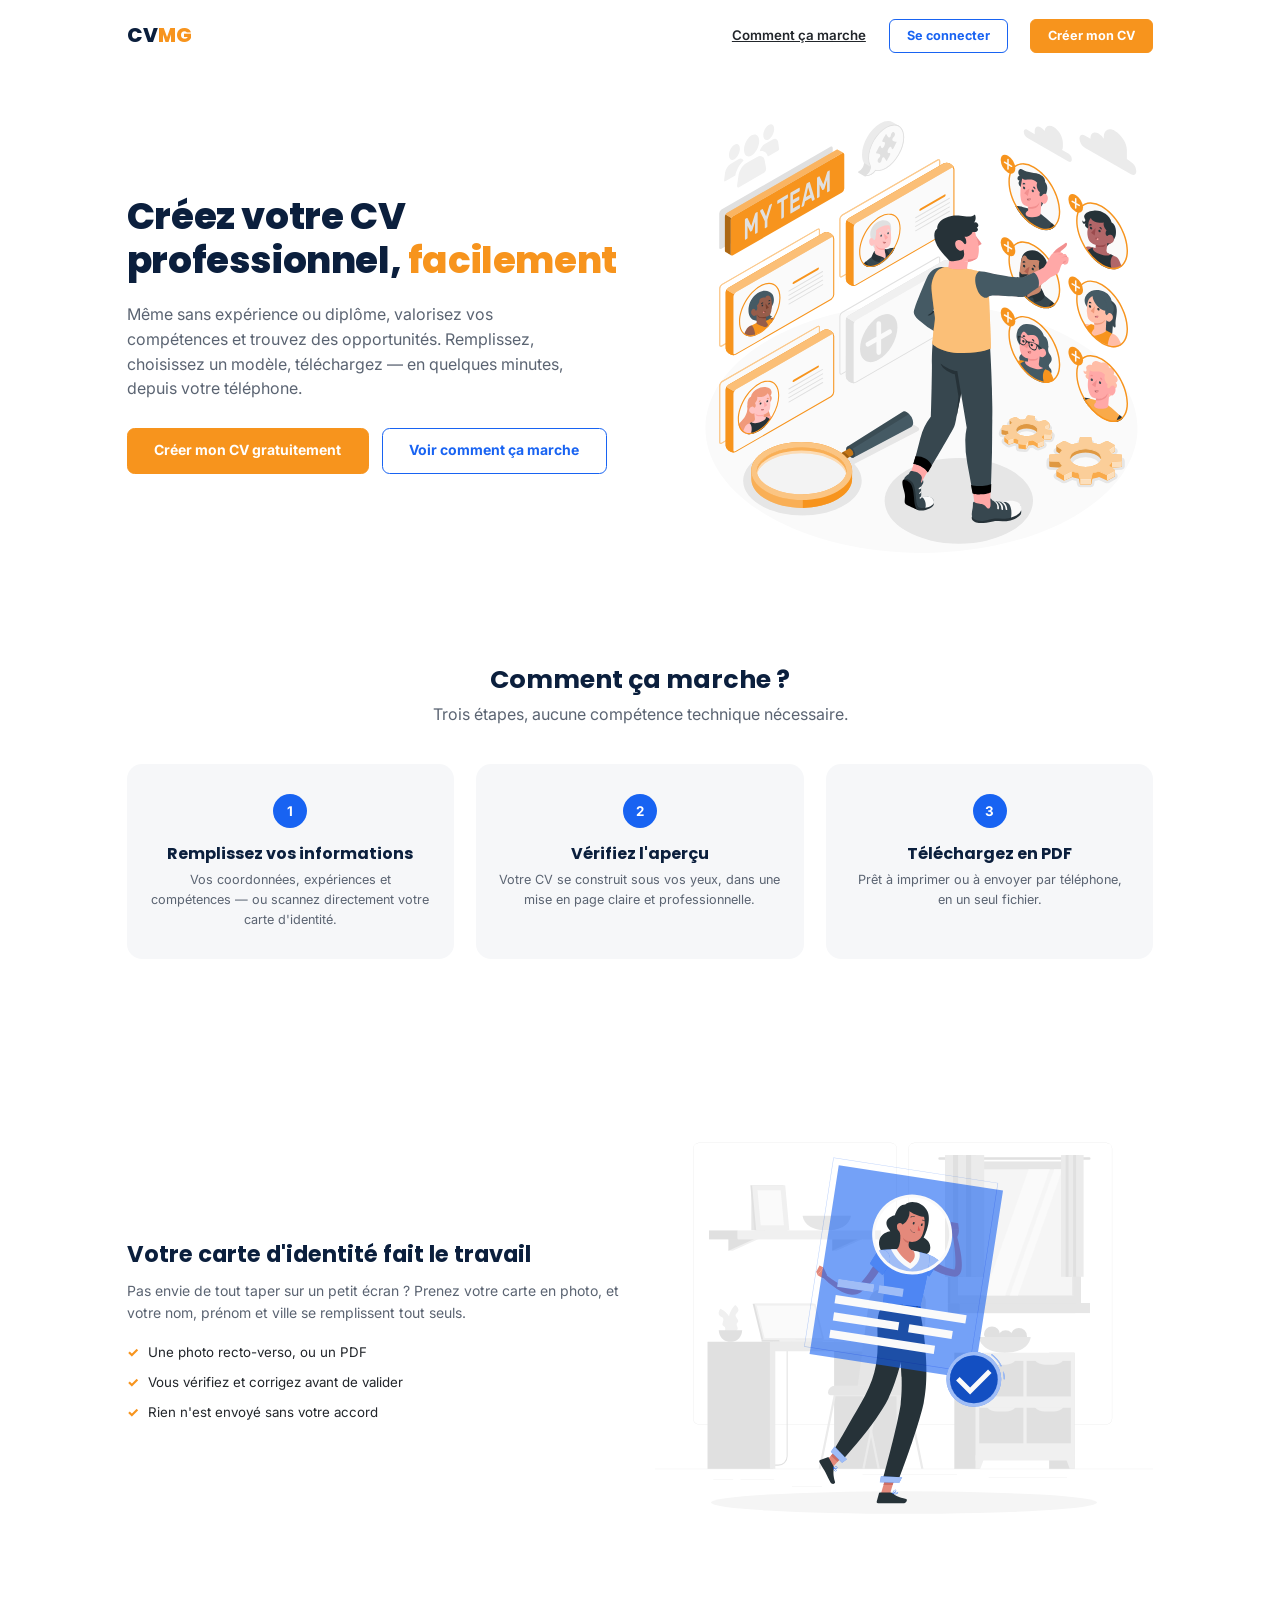
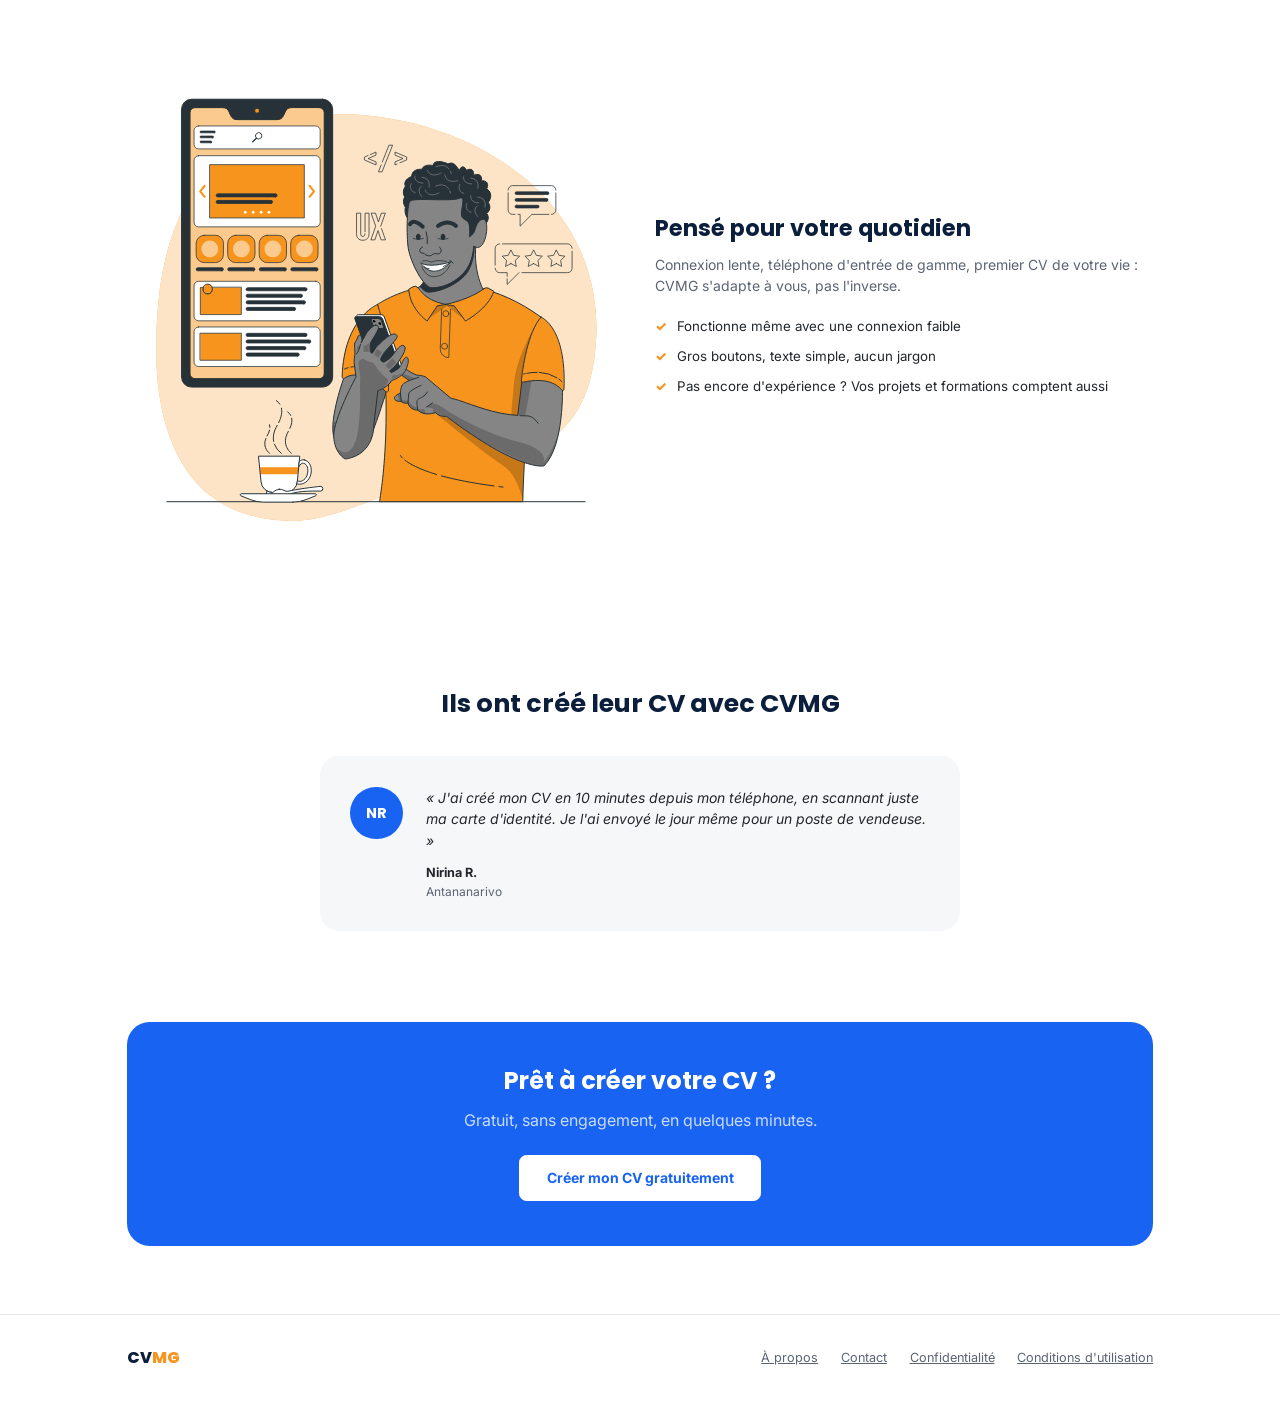
==== accueil.html @ b9e058ab "Baseline: état initial du projet CVMG avant corrections Point de départ versionné avant l'applicatio" ====
<!DOCTYPE html>
<html lang="fr">
<head>
<meta charset="UTF-8">
<meta name="viewport" content="width=device-width, initial-scale=1">
<title>CVMG — Créez votre CV professionnel facilement</title>
<style>
  @import url('https://fonts.googleapis.com/css2?family=Poppins:wght@600;700;800&family=Inter:wght@400;500;600;700&display=swap');

  :root {
    --bleu: #1863F2; --bleu-marine: #0B1F3D; --bleu-clair: #EAF2FF;
    --orange: #F7941D; --orange-fonce: #DB7A00;
    --texte: #22262B; --gris-texte: #5B6472; --gris-fond: #F6F7F9;
  }
  * { box-sizing: border-box; margin: 0; padding: 0; }
  html { scroll-behavior: smooth; }
  body { font-family: 'Inter', Arial, sans-serif; color: var(--texte); line-height: 1.55; }
  img, svg { display: block; max-width: 100%; }
  a { color: inherit; }
  .enveloppe { max-width: 1180px; margin: 0 auto; padding: 0 6vw; }

  h1, h2, h3 { font-family: 'Poppins', sans-serif; color: var(--bleu-marine); line-height: 1.2; }

  /* ===== Boutons : base commune + variantes de taille centralisées ===== */
  .btn { display: inline-flex; align-items: center; justify-content: center; gap: 1.5mm;
    font-family: inherit; font-weight: 700; border: 1.5px solid transparent; border-radius: 2mm; cursor: pointer;
    text-decoration: none; white-space: nowrap; line-height: 1.2;
    transition: background .15s ease, opacity .15s ease, transform .15s ease, box-shadow .15s ease; }
  .btn:hover { transform: translateY(-1px); box-shadow: 0 4px 10px rgba(11,31,61,.12); }
  .btn:active { transform: translateY(0); box-shadow: none; }
  .btn:focus-visible { outline: 2px solid var(--bleu); outline-offset: 2px; }
  .btn:disabled, .btn[aria-disabled="true"] { opacity: .5; cursor: not-allowed; transform: none; box-shadow: none; }

  /* Taille par défaut (grands boutons isolés : hero, bandeau CTA) */
  .btn { padding: 3.6mm 7mm; font-size: 10.5pt; }
  /* Taille compacte (boutons intégrés à une ligne dense : nav) */
  .btn-sm { padding: 2.2mm 4.5mm; font-size: 9.5pt; border-radius: 1.6mm; }

  .btn-orange { background: var(--orange); border-color: var(--orange); color: #fff; }
  .btn-orange:hover { background: var(--orange-fonce); border-color: var(--orange-fonce); }
  .btn-outline { background: none; color: var(--bleu); border-color: var(--bleu); }
  .btn-outline:hover { background: var(--bleu-clair); }
  .btn-blanc { background: #fff; border-color: #fff; color: var(--bleu); }
  .btn-blanc:hover { background: var(--bleu-clair); border-color: var(--bleu-clair); }

  /* ===== Nav ===== */
  nav { display: flex; align-items: center; justify-content: space-between; padding: 5mm 0; }
  .nav-logo { font-family: 'Poppins', sans-serif; font-weight: 800; font-size: 15pt; color: var(--bleu-marine); }
  .nav-logo span { color: var(--orange); }
  .nav-liens { display: none; gap: 6mm; font-weight: 600; font-size: 10pt; }
  .nav-liens a:not(.btn):hover { color: var(--bleu); }
  @media (min-width: 800px) { .nav-liens { display: flex; align-items: center; } }

  /* ===== Hero ===== */
  .hero { padding: 8mm 0 14mm; }
  .hero-grille { display: grid; gap: 10mm; align-items: center; }
  @media (min-width: 800px) { .hero-grille { grid-template-columns: 1.1fr 1fr; gap: 14mm; } }
  .hero h1 { font-size: 28pt; font-weight: 800; letter-spacing: -.3pt; }
  .hero h1 .accent { color: var(--orange); }
  .hero p.lead { font-size: 12pt; color: var(--gris-texte); margin: 5mm 0 7mm; max-width: 46ch; }
  .hero-boutons { display: flex; align-items: center; gap: 3.5mm; }

  /* Illustration héro : plus de carte de fond, léger flottement continu */
  .hero-illu { display: flex; align-items: center; justify-content: center; }
  .hero-illu img { max-width: 100%; animation: flotter 4.5s ease-in-out infinite; }
  @keyframes flotter { 0%, 100% { transform: translateY(0); } 50% { transform: translateY(-6px); } }

  /* ===== Comment ça marche ===== */
  .section { padding: 12mm 0; }
  .section-titre { text-align: center; margin-bottom: 10mm; }
  .section-titre h2 { font-size: 19pt; }
  .section-titre p { color: var(--gris-texte); margin-top: 2mm; }

  .etapes { display: grid; gap: 6mm; }
  @media (min-width: 800px) { .etapes { grid-template-columns: repeat(3, 1fr); } }
  .etape-carte { background: var(--gris-fond); border-radius: 4mm; padding: 8mm 6mm; text-align: center;
    transition: transform .15s ease, box-shadow .15s ease; }
  .etape-carte:hover { transform: translateY(-3px); box-shadow: 0 6px 16px rgba(11,31,61,.09); }
  .etape-numero { width: 9mm; height: 9mm; border-radius: 50%; background: var(--bleu); color: #fff;
    display: flex; align-items: center; justify-content: center; font-weight: 700; margin: 0 auto 4mm; font-size: 10pt; }
  .etape-carte h3 { font-size: 12pt; margin-bottom: 2mm; }
  .etape-carte p { font-size: 9.5pt; color: var(--gris-texte); }

  /* ===== Fonctionnalités alternées ===== */
  .fonction { display: grid; gap: 8mm; align-items: center; padding: 10mm 0; }
  @media (min-width: 800px) { .fonction { grid-template-columns: 1fr 1fr; } }
  .fonction.inverse .fonction-texte { order: 2; }
  .fonction-illu { display: flex; align-items: center; justify-content: center; }
  .fonction-illu img { max-width: 100%; }
  .fonction-texte h3 { font-size: 17pt; margin-bottom: 3mm; }
  .fonction-texte p { color: var(--gris-texte); font-size: 10.5pt; margin-bottom: 5mm; }
  .fonction-liste { list-style: none; font-size: 10pt; }
  .fonction-liste li { display: flex; gap: 2.5mm; margin-bottom: 2.5mm; }
  .fonction-liste li::before { content: "✓"; color: var(--orange); font-weight: 800; }

  /* ===== Témoignage ===== */
  .temoignage-carte { background: var(--gris-fond); border-radius: 5mm; padding: 8mm; display: flex; gap: 6mm;
    align-items: flex-start; max-width: 640px; margin: 0 auto; transition: transform .15s ease, box-shadow .15s ease; }
  .temoignage-carte:hover { transform: translateY(-3px); box-shadow: 0 6px 16px rgba(11,31,61,.09); }
  .temoignage-avatar { width: 14mm; height: 14mm; border-radius: 50%; background: var(--bleu); color: #fff;
    display: flex; align-items: center; justify-content: center; font-weight: 700; font-family: 'Poppins',sans-serif; flex-shrink: 0; font-size: 11pt; }
  .temoignage-texte p { font-size: 10.5pt; font-style: italic; margin-bottom: 3mm; }
  .temoignage-nom { font-weight: 700; font-size: 9.5pt; }
  .temoignage-role { font-size: 9pt; color: var(--gris-texte); }

  /* ===== Bandeau CTA ===== */
  .cta-bandeau { background: var(--bleu); color: #fff; border-radius: 6mm; padding: 12mm 8mm; text-align: center; }
  .cta-bandeau h2 { color: #fff; font-size: 18pt; margin-bottom: 3mm; }
  .cta-bandeau p { color: #C9DBFF; margin-bottom: 6mm; }

  /* ===== Footer ===== */
  footer { border-top: 1px solid #E4E7EB; padding: 8mm 0; margin-top: 6mm; }
  .footer-grille { display: flex; flex-direction: column; gap: 4mm; align-items: center; text-align: center; }
  @media (min-width: 800px) { .footer-grille { flex-direction: row; justify-content: space-between; text-align: left; } }
  .footer-liens { display: flex; gap: 6mm; font-size: 9.5pt; color: var(--gris-texte); flex-wrap: wrap; justify-content: center; }
  .footer-liens a:hover { color: var(--bleu); }

  /* ===== Animations d'apparition au défilement ===== */
  .reveal { opacity: 0; transform: translateY(18px); transition: opacity .6s ease, transform .6s ease; }
  .reveal.visible { opacity: 1; transform: none; }
  .reveal-groupe .reveal:nth-child(2) { transition-delay: .1s; }
  .reveal-groupe .reveal:nth-child(3) { transition-delay: .2s; }

  /* Respect de la préférence de réduction des animations */
  @media (prefers-reduced-motion: reduce) {
    * { transition-duration: .001ms !important; animation-duration: .001ms !important; animation-iteration-count: 1 !important; }
    .etape-carte:hover, .temoignage-carte:hover, .btn:hover { transform: none; }
    .hero-illu img { animation: none; }
  }
</style>
</head>
<body>

<div class="enveloppe">
  <nav>
    <div class="nav-logo">CV<span>MG</span></div>
    <div class="nav-liens">
      <a href="#comment-ca-marche">Comment ça marche</a>
      <a href="connexion.php" class="btn btn-sm btn-outline">Se connecter</a>
      <a href="creer-cv.php" class="btn btn-sm btn-orange">Créer mon CV</a>
    </div>
  </nav>
</div>

<section class="hero">
  <div class="enveloppe hero-grille">
    <div class="reveal">
      <h1>Créez votre CV professionnel, <span class="accent">facilement</span></h1>
      <p class="lead">Même sans expérience ou diplôme, valorisez vos compétences et trouvez des opportunités. Remplissez, choisissez un modèle, téléchargez — en quelques minutes, depuis votre téléphone.</p>
      <div class="hero-boutons">
        <a href="creer-cv.php" class="btn btn-orange">Créer mon CV gratuitement</a>
        <a href="#comment-ca-marche" class="btn btn-outline">Voir comment ça marche</a>
      </div>
    </div>
    <div class="hero-illu reveal">
      <!-- Dépose ton illustration téléchargée ici : illustrations/hero.svg -->
      <img src="illustrations/hero.svg" alt="" onerror="this.replaceWith(Object.assign(document.createElement('div'),{innerHTML:'<p style=\'color:#5B6472;font-size:9pt;text-align:center;padding:14mm 4mm\'>Emplacement illustration héro — dépose illustrations/hero.svg</p>'}).firstChild)">
    </div>
  </div>
</section>

<section class="section" id="comment-ca-marche">
  <div class="enveloppe">
    <div class="section-titre reveal">
      <h2>Comment ça marche ?</h2>
      <p>Trois étapes, aucune compétence technique nécessaire.</p>
    </div>
    <div class="etapes reveal-groupe">
      <div class="etape-carte reveal">
        <div class="etape-numero">1</div>
        <h3>Remplissez vos informations</h3>
        <p>Vos coordonnées, expériences et compétences — ou scannez directement votre carte d'identité.</p>
      </div>
      <div class="etape-carte reveal">
        <div class="etape-numero">2</div>
        <h3>Vérifiez l'aperçu</h3>
        <p>Votre CV se construit sous vos yeux, dans une mise en page claire et professionnelle.</p>
      </div>
      <div class="etape-carte reveal">
        <div class="etape-numero">3</div>
        <h3>Téléchargez en PDF</h3>
        <p>Prêt à imprimer ou à envoyer par téléphone, en un seul fichier.</p>
      </div>
    </div>
  </div>
</section>

<section class="section">
  <div class="enveloppe">

    <div class="fonction reveal">
      <div class="fonction-texte">
        <h3>Votre carte d'identité fait le travail</h3>
        <p>Pas envie de tout taper sur un petit écran ? Prenez votre carte en photo, et votre nom, prénom et ville se remplissent tout seuls.</p>
        <ul class="fonction-liste">
          <li>Une photo recto-verso, ou un PDF</li>
          <li>Vous vérifiez et corrigez avant de valider</li>
          <li>Rien n'est envoyé sans votre accord</li>
        </ul>
      </div>
      <div class="fonction-illu">
        <!-- Dépose ton illustration téléchargée ici : illustrations/feature-cin.svg -->
        <img src="illustrations/feature-cin.svg" alt="" onerror="this.replaceWith(Object.assign(document.createElement('div'),{innerHTML:'<p style=\'color:#5B6472;font-size:9pt;text-align:center;padding:14mm 4mm\'>Emplacement illustration — dépose illustrations/feature-cin.svg</p>'}).firstChild)">
      </div>
    </div>

    <div class="fonction inverse reveal">
      <div class="fonction-texte">
        <h3>Pensé pour votre quotidien</h3>
        <p>Connexion lente, téléphone d'entrée de gamme, premier CV de votre vie : CVMG s'adapte à vous, pas l'inverse.</p>
        <ul class="fonction-liste">
          <li>Fonctionne même avec une connexion faible</li>
          <li>Gros boutons, texte simple, aucun jargon</li>
          <li>Pas encore d'expérience ? Vos projets et formations comptent aussi</li>
        </ul>
      </div>
      <div class="fonction-illu">
        <!-- Dépose ton illustration téléchargée ici : illustrations/feature-accessible.svg -->
        <img src="illustrations/feature-accessible.svg" alt="" onerror="this.replaceWith(Object.assign(document.createElement('div'),{innerHTML:'<p style=\'color:#5B6472;font-size:9pt;text-align:center;padding:14mm 4mm\'>Emplacement illustration — dépose illustrations/feature-accessible.svg</p>'}).firstChild)">
      </div>
    </div>

  </div>
</section>

<section class="section">
  <div class="enveloppe">
    <div class="section-titre reveal">
      <h2>Ils ont créé leur CV avec CVMG</h2>
    </div>
    <div class="temoignage-carte reveal">
      <div class="temoignage-avatar">NR</div>
      <div class="temoignage-texte">
        <p>« J'ai créé mon CV en 10 minutes depuis mon téléphone, en scannant juste ma carte d'identité. Je l'ai envoyé le jour même pour un poste de vendeuse. »</p>
        <div class="temoignage-nom">Nirina R.</div>
        <div class="temoignage-role">Antananarivo</div>
      </div>
    </div>
  </div>
</section>

<section class="section">
  <div class="enveloppe">
    <div class="cta-bandeau reveal">
      <h2>Prêt à créer votre CV ?</h2>
      <p>Gratuit, sans engagement, en quelques minutes.</p>
      <a href="creer-cv.php" class="btn btn-blanc">Créer mon CV gratuitement</a>
    </div>
  </div>
</section>

<footer>
  <div class="enveloppe footer-grille">
    <div class="nav-logo" style="font-size:12pt">CV<span>MG</span></div>
    <div class="footer-liens">
      <a href="apropos.html">À propos</a>
      <a href="contact.html">Contact</a>
      <a href="confidentialite.html">Confidentialité</a>
      <a href="conditions.html">Conditions d'utilisation</a>
    </div>
  </div>
</footer>

<script>
// Animation d'apparition au défilement — natif, sans librairie.
// Si l'utilisateur préfère moins d'animations, on affiche tout directement.
const prefereMoinsAnimations = window.matchMedia('(prefers-reduced-motion: reduce)').matches;
const elementsAAnimer = document.querySelectorAll('.reveal');

if (prefereMoinsAnimations) {
  elementsAAnimer.forEach(el => el.classList.add('visible'));
} else {
  const observateur = new IntersectionObserver((entrees) => {
    entrees.forEach(entree => {
      if (entree.isIntersecting) {
        entree.target.classList.add('visible');
        observateur.unobserve(entree.target);
      }
    });
  }, { threshold: 0.15 });

  elementsAAnimer.forEach(el => observateur.observe(el));
}
</script>

</body>
</html>
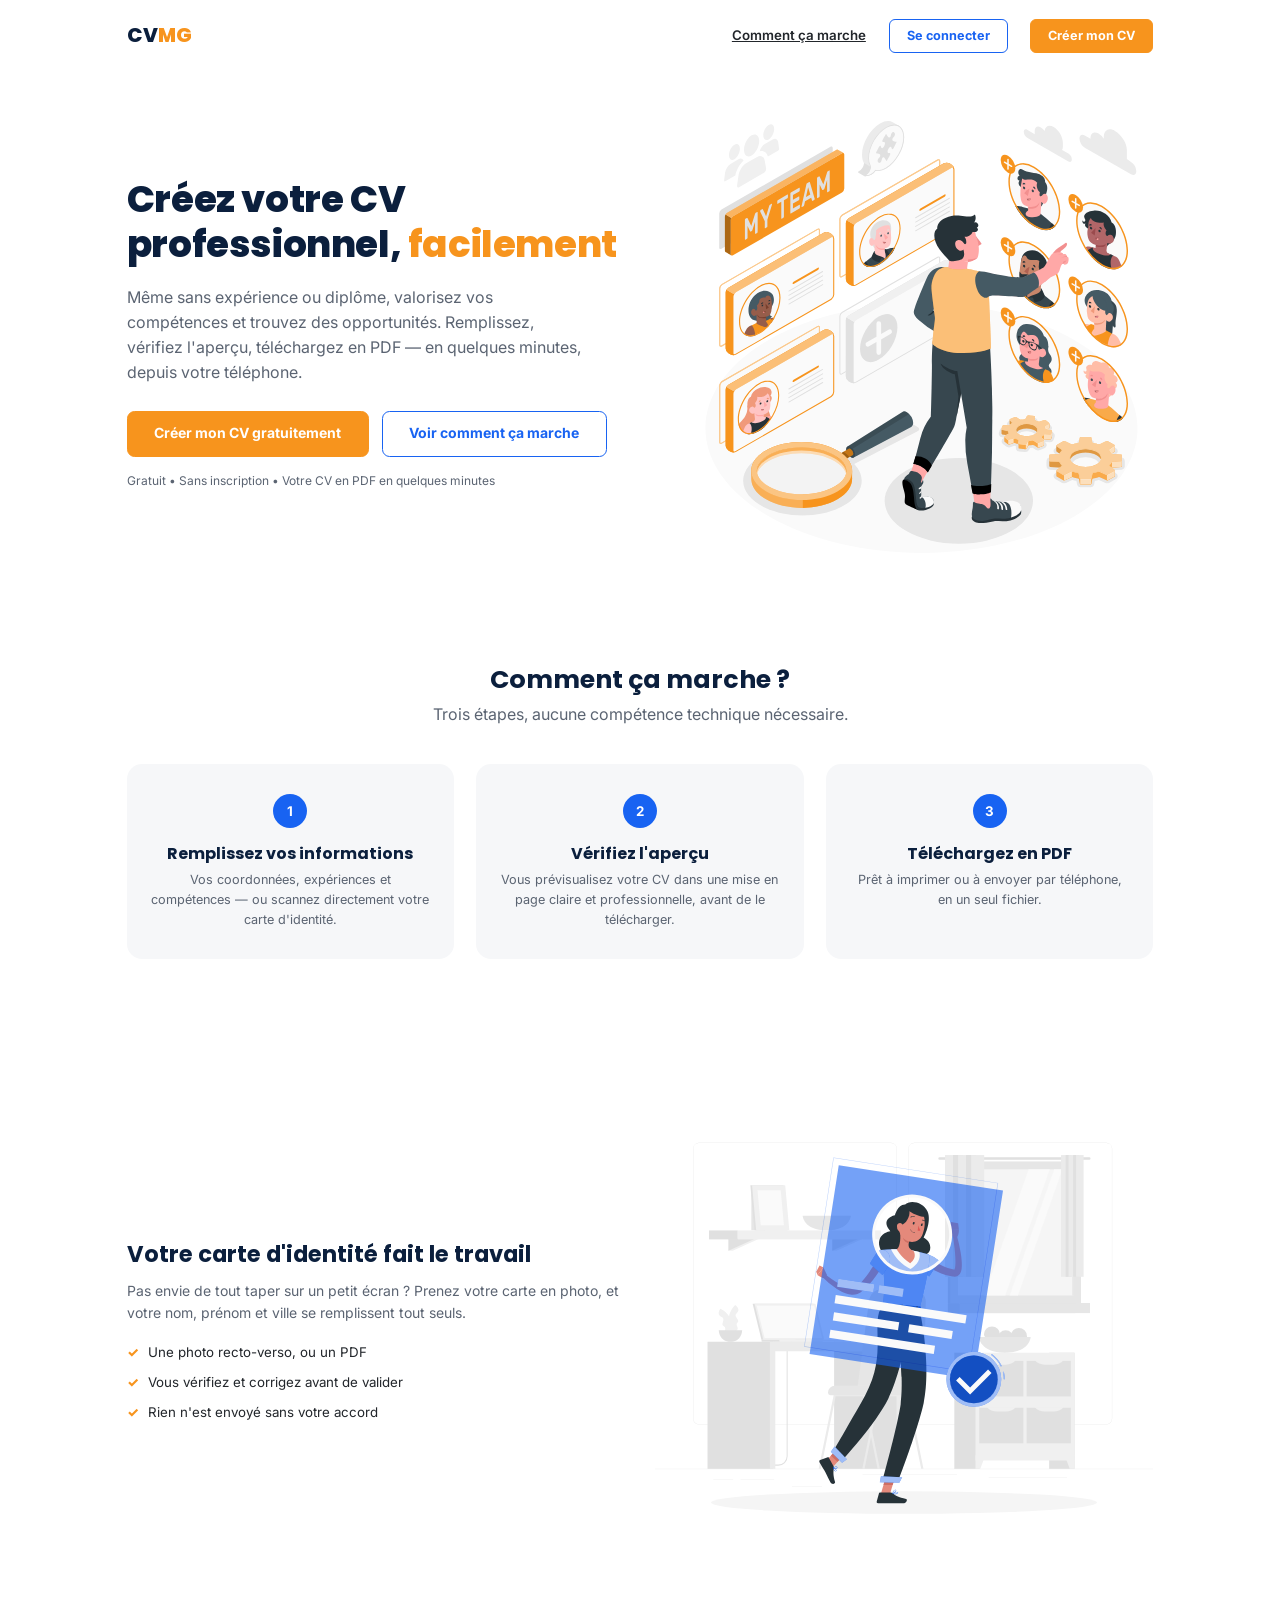
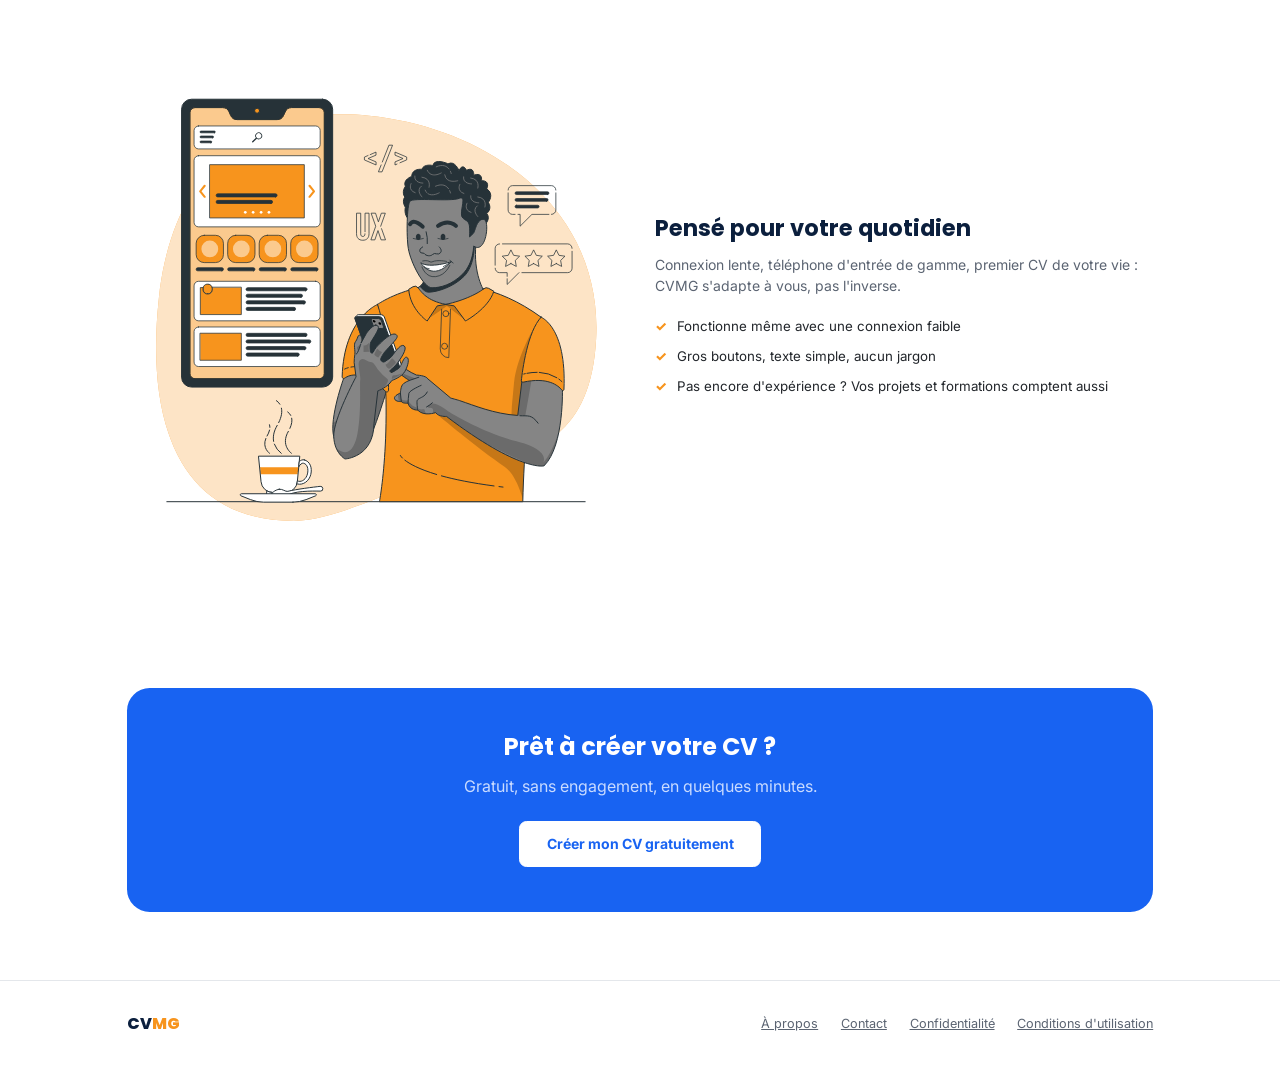
==== commit ed04c9ec: "Contenu: confidentialite mise en conformite + accueil (promesses tenables) Confidentialite: descript" ====
--- a/accueil.html
+++ b/accueil.html
@@ -4,6 +4,21 @@
 <meta charset="UTF-8">
 <meta name="viewport" content="width=device-width, initial-scale=1">
 <title>CVMG — Créez votre CV professionnel facilement</title>
+<meta name="description" content="Créez gratuitement un CV professionnel depuis votre téléphone. Préremplissage par scan de carte d'identité, export PDF, sans inscription obligatoire.">
+<!-- Remplacer cvmg.mg par le domaine réel si différent -->
+<link rel="canonical" href="https://cvmg.mg/">
+<meta property="og:type" content="website">
+<meta property="og:site_name" content="CVMG">
+<meta property="og:locale" content="fr_FR">
+<meta property="og:title" content="CVMG — Créez votre CV professionnel gratuitement">
+<meta property="og:description" content="CV professionnel gratuit depuis votre téléphone, en quelques minutes. Scan de carte d'identité, export PDF.">
+<meta property="og:url" content="https://cvmg.mg/">
+<!-- TODO SEO : ajouter une image de partage 1200x630 (illustrations/og-cvmg.png) puis décommenter :
+<meta property="og:image" content="https://cvmg.mg/illustrations/og-cvmg.png"> -->
+<meta name="twitter:card" content="summary">
+<meta name="twitter:title" content="CVMG — Créez votre CV professionnel gratuitement">
+<meta name="twitter:description" content="CV professionnel gratuit depuis votre téléphone. Scan de carte d'identité, export PDF.">
+<meta name="theme-color" content="#1863F2">
 <style>
   @import url('https://fonts.googleapis.com/css2?family=Poppins:wght@600;700;800&family=Inter:wght@400;500;600;700&display=swap');
 
@@ -47,9 +62,12 @@
   nav { display: flex; align-items: center; justify-content: space-between; padding: 5mm 0; }
   .nav-logo { font-family: 'Poppins', sans-serif; font-weight: 800; font-size: 15pt; color: var(--bleu-marine); }
   .nav-logo span { color: var(--orange); }
-  .nav-liens { display: none; gap: 6mm; font-weight: 600; font-size: 10pt; }
+  /* Les boutons d'action restent visibles à toutes les tailles ; seuls les
+     liens texte secondaires sont masqués sur mobile (pas de menu burger requis). */
+  .nav-liens { display: flex; align-items: center; gap: 3mm; font-weight: 600; font-size: 10pt; }
+  .nav-liens > a:not(.btn) { display: none; }
   .nav-liens a:not(.btn):hover { color: var(--bleu); }
-  @media (min-width: 800px) { .nav-liens { display: flex; align-items: center; } }
+  @media (min-width: 800px) { .nav-liens { gap: 6mm; } .nav-liens > a:not(.btn) { display: inline; } }
 
   /* ===== Hero ===== */
   .hero { padding: 8mm 0 14mm; }
@@ -59,10 +77,11 @@
   .hero h1 .accent { color: var(--orange); }
   .hero p.lead { font-size: 12pt; color: var(--gris-texte); margin: 5mm 0 7mm; max-width: 46ch; }
   .hero-boutons { display: flex; align-items: center; gap: 3.5mm; }
+  .hero-reassurance { margin-top: 4mm; font-size: 9pt; color: var(--gris-texte); }
 
   /* Illustration héro : plus de carte de fond, léger flottement continu */
   .hero-illu { display: flex; align-items: center; justify-content: center; }
-  .hero-illu img { max-width: 100%; animation: flotter 4.5s ease-in-out infinite; }
+  .hero-illu img { max-width: 100%; height: auto; animation: flotter 4.5s ease-in-out infinite; }
   @keyframes flotter { 0%, 100% { transform: translateY(0); } 50% { transform: translateY(-6px); } }
 
   /* ===== Comment ça marche ===== */
@@ -86,7 +105,7 @@
   @media (min-width: 800px) { .fonction { grid-template-columns: 1fr 1fr; } }
   .fonction.inverse .fonction-texte { order: 2; }
   .fonction-illu { display: flex; align-items: center; justify-content: center; }
-  .fonction-illu img { max-width: 100%; }
+  .fonction-illu img { max-width: 100%; height: auto; }
   .fonction-texte h3 { font-size: 17pt; margin-bottom: 3mm; }
   .fonction-texte p { color: var(--gris-texte); font-size: 10.5pt; margin-bottom: 5mm; }
   .fonction-liste { list-style: none; font-size: 10pt; }
@@ -128,6 +147,19 @@
     .hero-illu img { animation: none; }
   }
 </style>
+<script type="application/ld+json">
+{
+  "@context": "https://schema.org",
+  "@type": "WebApplication",
+  "name": "CVMG",
+  "url": "https://cvmg.mg/",
+  "applicationCategory": "BusinessApplication",
+  "operatingSystem": "Web",
+  "description": "Générateur de CV en ligne gratuit, pensé pour Madagascar : rapide, mobile, sans inscription obligatoire.",
+  "offers": { "@type": "Offer", "price": "0", "priceCurrency": "MGA" },
+  "inLanguage": "fr"
+}
+</script>
 </head>
 <body>
 
@@ -146,15 +178,16 @@
   <div class="enveloppe hero-grille">
     <div class="reveal">
       <h1>Créez votre CV professionnel, <span class="accent">facilement</span></h1>
-      <p class="lead">Même sans expérience ou diplôme, valorisez vos compétences et trouvez des opportunités. Remplissez, choisissez un modèle, téléchargez — en quelques minutes, depuis votre téléphone.</p>
+      <p class="lead">Même sans expérience ou diplôme, valorisez vos compétences et trouvez des opportunités. Remplissez, vérifiez l'aperçu, téléchargez en PDF — en quelques minutes, depuis votre téléphone.</p>
       <div class="hero-boutons">
         <a href="creer-cv.php" class="btn btn-orange">Créer mon CV gratuitement</a>
         <a href="#comment-ca-marche" class="btn btn-outline">Voir comment ça marche</a>
       </div>
+      <p class="hero-reassurance">Gratuit &bull; Sans inscription &bull; Votre CV en PDF en quelques minutes</p>
     </div>
     <div class="hero-illu reveal">
       <!-- Dépose ton illustration téléchargée ici : illustrations/hero.svg -->
-      <img src="illustrations/hero.svg" alt="" onerror="this.replaceWith(Object.assign(document.createElement('div'),{innerHTML:'<p style=\'color:#5B6472;font-size:9pt;text-align:center;padding:14mm 4mm\'>Emplacement illustration héro — dépose illustrations/hero.svg</p>'}).firstChild)">
+      <img src="illustrations/hero.svg" alt="Illustration : création de CV en ligne" width="500" height="500" decoding="async">
     </div>
   </div>
 </section>
@@ -174,7 +207,7 @@
       <div class="etape-carte reveal">
         <div class="etape-numero">2</div>
         <h3>Vérifiez l'aperçu</h3>
-        <p>Votre CV se construit sous vos yeux, dans une mise en page claire et professionnelle.</p>
+        <p>Vous prévisualisez votre CV dans une mise en page claire et professionnelle, avant de le télécharger.</p>
       </div>
       <div class="etape-carte reveal">
         <div class="etape-numero">3</div>
@@ -200,7 +233,7 @@
       </div>
       <div class="fonction-illu">
         <!-- Dépose ton illustration téléchargée ici : illustrations/feature-cin.svg -->
-        <img src="illustrations/feature-cin.svg" alt="" onerror="this.replaceWith(Object.assign(document.createElement('div'),{innerHTML:'<p style=\'color:#5B6472;font-size:9pt;text-align:center;padding:14mm 4mm\'>Emplacement illustration — dépose illustrations/feature-cin.svg</p>'}).firstChild)">
+        <img src="illustrations/feature-cin.svg" alt="Illustration : scan de la carte d'identité" width="500" height="500" loading="lazy" decoding="async">
       </div>
     </div>
 
@@ -216,28 +249,16 @@
       </div>
       <div class="fonction-illu">
         <!-- Dépose ton illustration téléchargée ici : illustrations/feature-accessible.svg -->
-        <img src="illustrations/feature-accessible.svg" alt="" onerror="this.replaceWith(Object.assign(document.createElement('div'),{innerHTML:'<p style=\'color:#5B6472;font-size:9pt;text-align:center;padding:14mm 4mm\'>Emplacement illustration — dépose illustrations/feature-accessible.svg</p>'}).firstChild)">
+        <img src="illustrations/feature-accessible.svg" alt="Illustration : application accessible sur mobile" width="500" height="500" loading="lazy" decoding="async">
       </div>
     </div>
 
   </div>
 </section>
 
-<section class="section">
-  <div class="enveloppe">
-    <div class="section-titre reveal">
-      <h2>Ils ont créé leur CV avec CVMG</h2>
-    </div>
-    <div class="temoignage-carte reveal">
-      <div class="temoignage-avatar">NR</div>
-      <div class="temoignage-texte">
-        <p>« J'ai créé mon CV en 10 minutes depuis mon téléphone, en scannant juste ma carte d'identité. Je l'ai envoyé le jour même pour un poste de vendeuse. »</p>
-        <div class="temoignage-nom">Nirina R.</div>
-        <div class="temoignage-role">Antananarivo</div>
-      </div>
-    </div>
-  </div>
-</section>
+<!-- Section témoignage retirée : le témoignage affiché était fictif. À rétablir
+     uniquement avec de vrais avis signés (sinon risque de pratique commerciale
+     trompeuse). -->
 
 <section class="section">
   <div class="enveloppe">
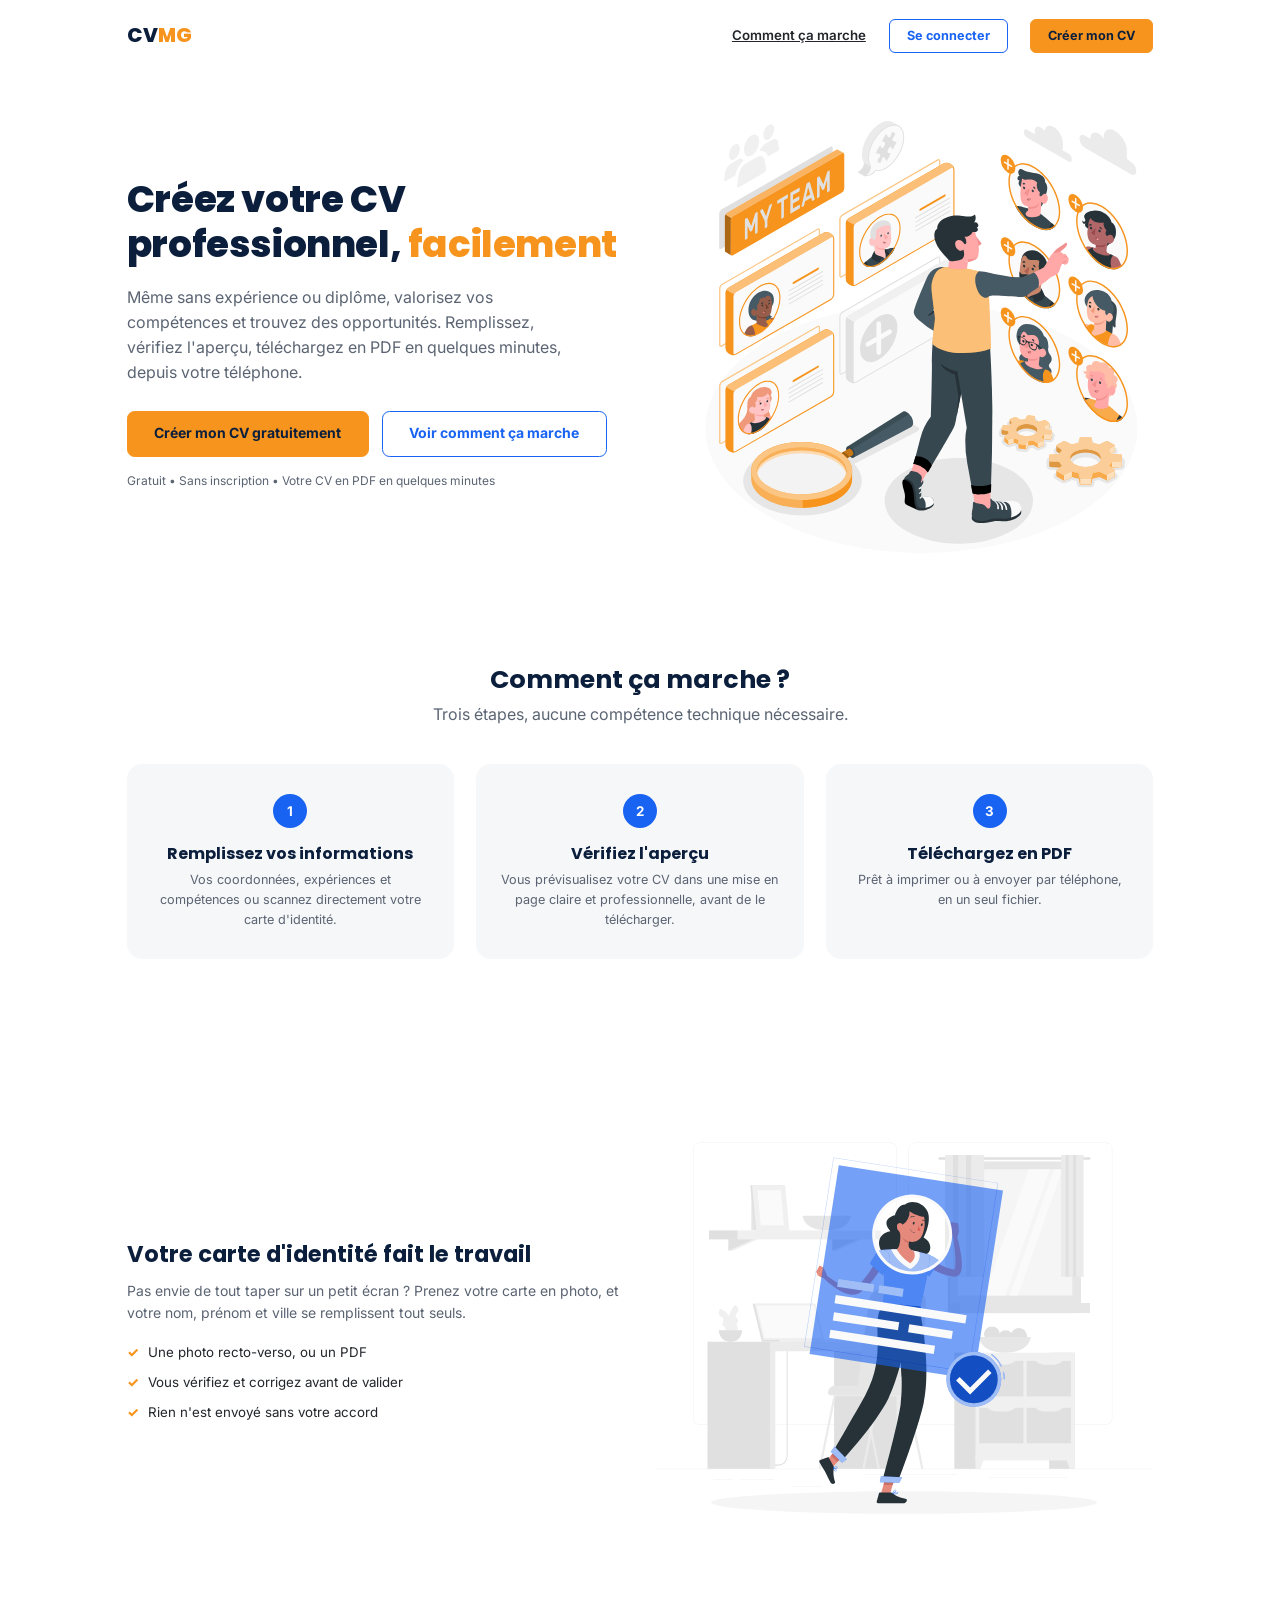
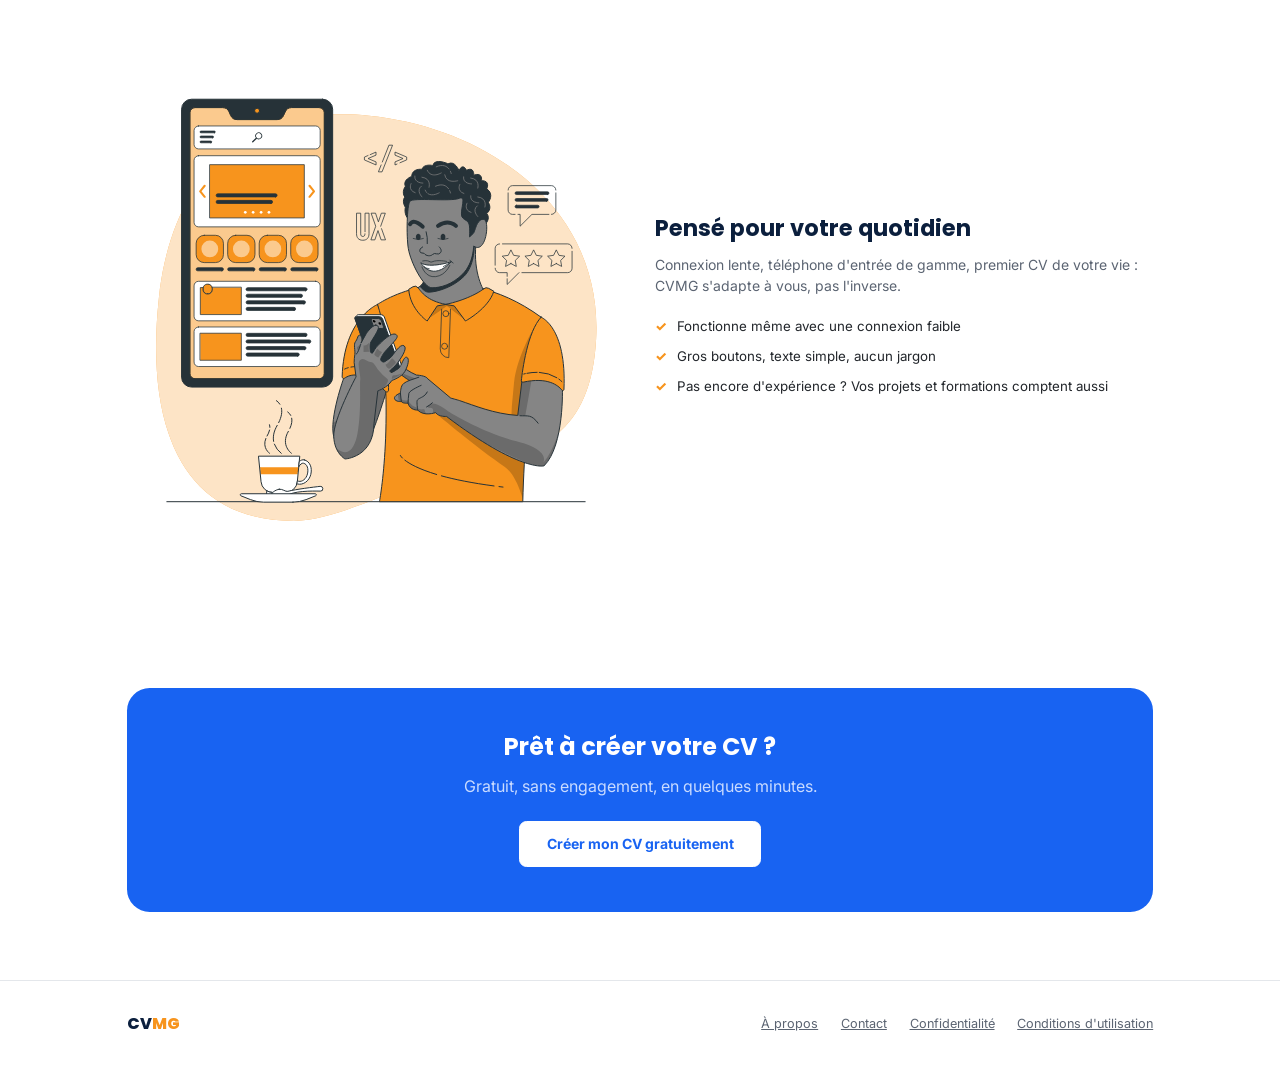
==== commit 6ffe1a8c: "Accessibilite: contraste des boutons, labels, modales au clavier - Boutons orange: texte passe en bl" ====
--- a/accueil.html
+++ b/accueil.html
@@ -3,7 +3,7 @@
 <head>
 <meta charset="UTF-8">
 <meta name="viewport" content="width=device-width, initial-scale=1">
-<title>CVMG — Créez votre CV professionnel facilement</title>
+<title>CVMG Créez votre CV professionnel facilement</title>
 <meta name="description" content="Créez gratuitement un CV professionnel depuis votre téléphone. Préremplissage par scan de carte d'identité, export PDF, sans inscription obligatoire.">
 <!-- Remplacer cvmg.mg par le domaine réel si différent -->
 <link rel="canonical" href="https://cvmg.mg/">
@@ -51,7 +51,7 @@
   /* Taille compacte (boutons intégrés à une ligne dense : nav) */
   .btn-sm { padding: 2.2mm 4.5mm; font-size: 9.5pt; border-radius: 1.6mm; }
 
-  .btn-orange { background: var(--orange); border-color: var(--orange); color: #fff; }
+  .btn-orange { background: var(--orange); border-color: var(--orange); color: #0B1F3D; }
   .btn-orange:hover { background: var(--orange-fonce); border-color: var(--orange-fonce); }
   .btn-outline { background: none; color: var(--bleu); border-color: var(--bleu); }
   .btn-outline:hover { background: var(--bleu-clair); }
@@ -178,7 +178,7 @@
   <div class="enveloppe hero-grille">
     <div class="reveal">
       <h1>Créez votre CV professionnel, <span class="accent">facilement</span></h1>
-      <p class="lead">Même sans expérience ou diplôme, valorisez vos compétences et trouvez des opportunités. Remplissez, vérifiez l'aperçu, téléchargez en PDF — en quelques minutes, depuis votre téléphone.</p>
+      <p class="lead">Même sans expérience ou diplôme, valorisez vos compétences et trouvez des opportunités. Remplissez, vérifiez l'aperçu, téléchargez en PDF en quelques minutes, depuis votre téléphone.</p>
       <div class="hero-boutons">
         <a href="creer-cv.php" class="btn btn-orange">Créer mon CV gratuitement</a>
         <a href="#comment-ca-marche" class="btn btn-outline">Voir comment ça marche</a>
@@ -202,7 +202,7 @@
       <div class="etape-carte reveal">
         <div class="etape-numero">1</div>
         <h3>Remplissez vos informations</h3>
-        <p>Vos coordonnées, expériences et compétences — ou scannez directement votre carte d'identité.</p>
+        <p>Vos coordonnées, expériences et compétences ou scannez directement votre carte d'identité.</p>
       </div>
       <div class="etape-carte reveal">
         <div class="etape-numero">2</div>
